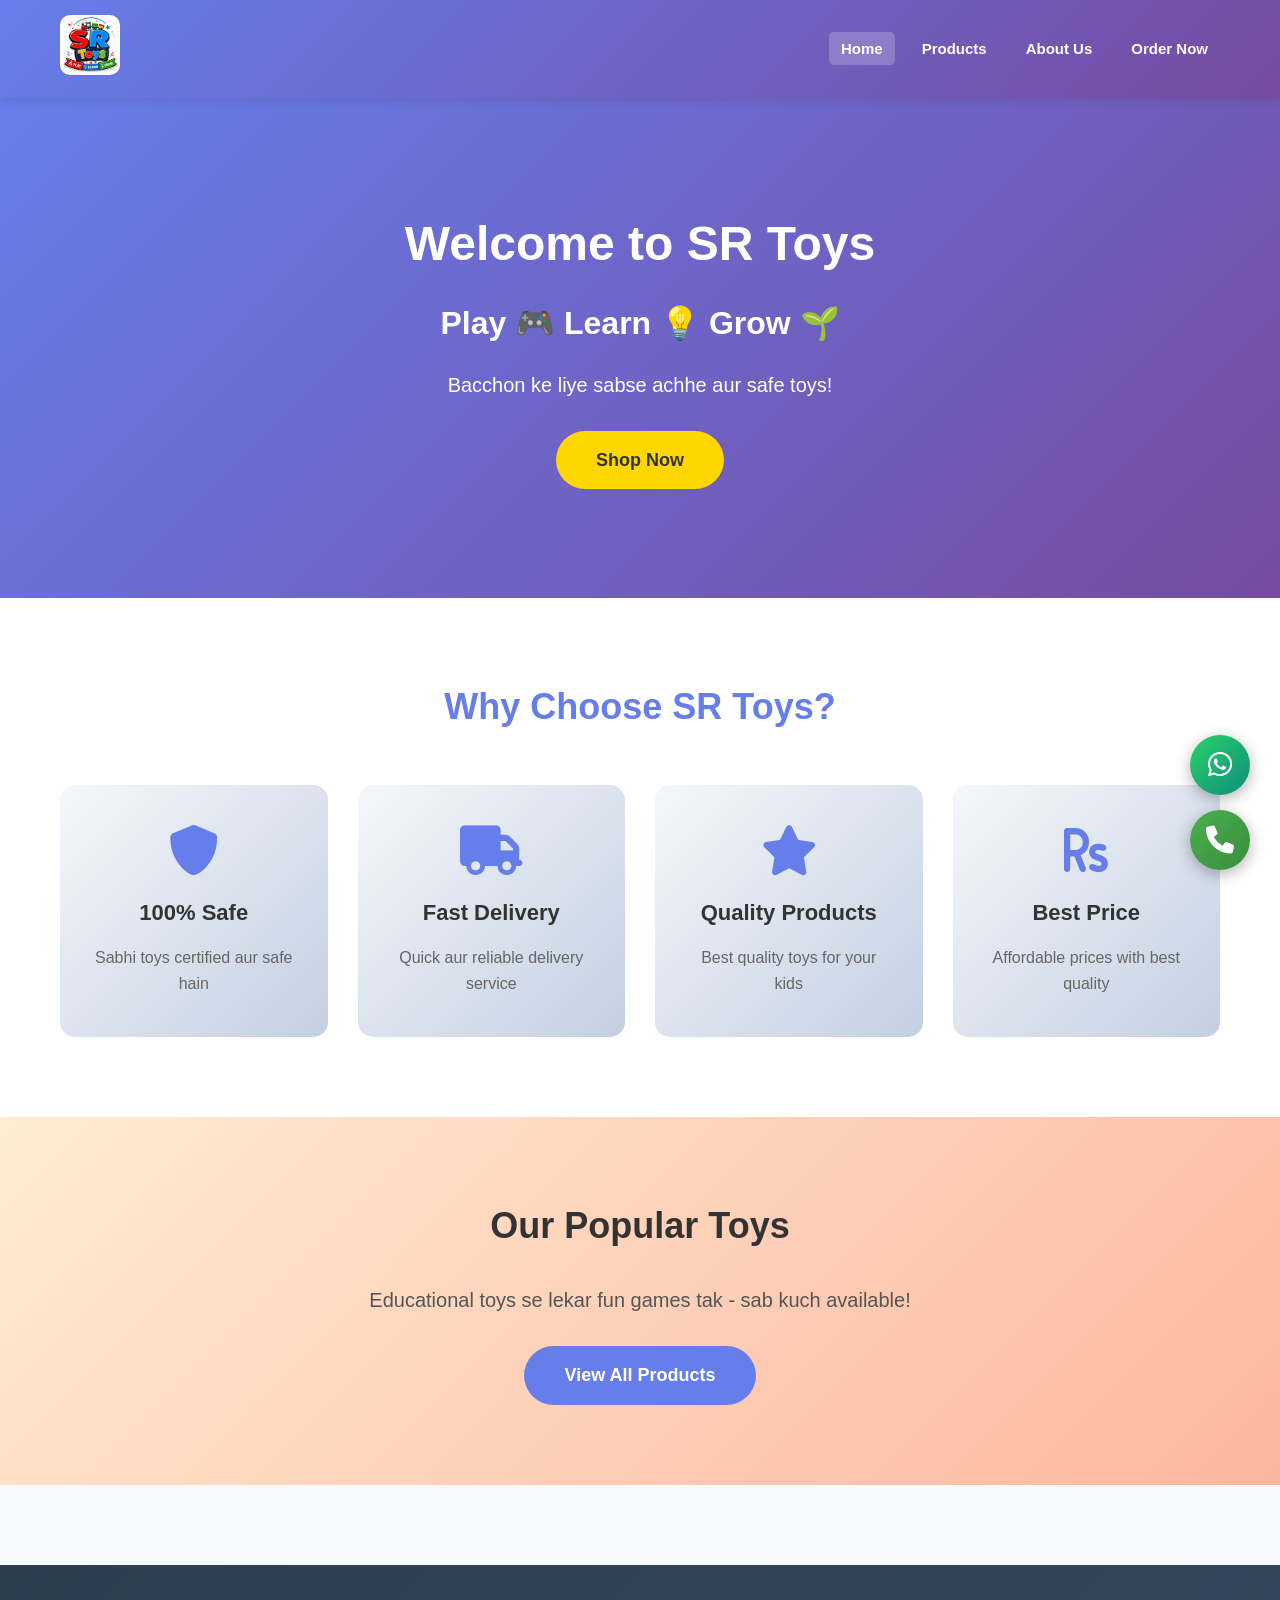
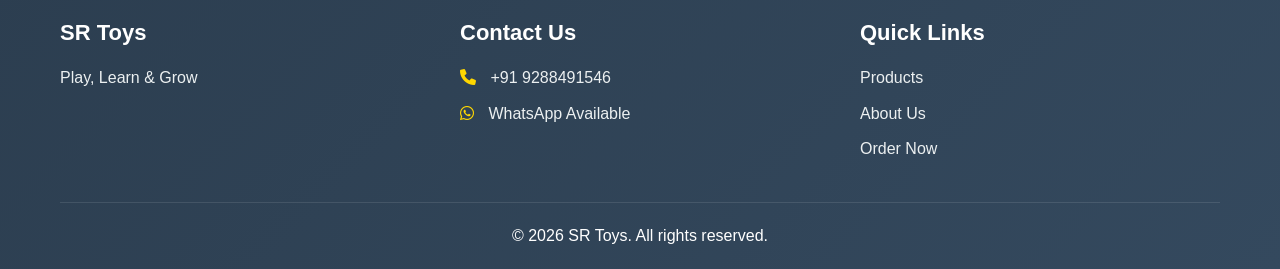
==== index.html @ 12be14d2 "Add files via upload" ====
<!DOCTYPE html>
<html lang="hi">

<head>
    <meta charset="UTF-8">
    <meta name="viewport" content="width=device-width, initial-scale=1.0">
    <title>SR Toys - Play, Learn & Grow</title>
    <link rel="stylesheet" href="styles.css">
    <link rel="stylesheet" href="https://cdnjs.cloudflare.com/ajax/libs/font-awesome/6.0.0/css/all.min.css">
</head>

<body>
    <!-- Header -->
    <header>
        <div class="container">
            <div class="logo">
                <img src="image/ChatGPT Image Jul 24, 2026, 10_37_42 PM.png" alt="SR Toys Logo">
            </div>
            <nav>
                <ul>
                    <li><a href="index.html" class="active">Home</a></li>
                    <li><a href="products.html">Products</a></li>
                    <li><a href="about.html">About Us</a></li>
                    <li><a href="order.html">Order Now</a></li>
                </ul>
            </nav>
        </div>
    </header>

    <!-- Contact Buttons -->
    <div class="floating-contact">
        <a href="https://wa.me/919288491546" class="whatsapp-btn" target="_blank">
            <i class="fab fa-whatsapp"></i>
        </a>
        <a href="tel:+919288491546" class="call-btn">
            <i class="fas fa-phone"></i>
        </a>
    </div>

    <!-- Hero Section -->
    <section class="hero">
        <div class="hero-content">
            <h1>Welcome to SR Toys</h1>
            <h2>Play 🎮 Learn 💡 Grow 🌱</h2>
            <p>Bacchon ke liye sabse achhe aur safe toys!</p>
            <a href="products.html" class="cta-button">Shop Now</a>
        </div>
    </section>

    <!-- Features Section -->
    <section class="features">
        <div class="container">
            <h2>Why Choose SR Toys?</h2>
            <div class="feature-grid">
                <div class="feature-card">
                    <i class="fas fa-shield-alt"></i>
                    <h3>100% Safe</h3>
                    <p>Sabhi toys certified aur safe hain</p>
                </div>
                <div class="feature-card">
                    <i class="fas fa-truck"></i>
                    <h3>Fast Delivery</h3>
                    <p>Quick aur reliable delivery service</p>
                </div>
                <div class="feature-card">
                    <i class="fas fa-star"></i>
                    <h3>Quality Products</h3>
                    <p>Best quality toys for your kids</p>
                </div>
                <div class="feature-card">
                    <i class="fas fa-rupee-sign"></i>
                    <h3>Best Price</h3>
                    <p>Affordable prices with best quality</p>
                </div>
            </div>
        </div>
    </section>

    <!-- Popular Toys Section -->
    <section class="popular-toys">
        <div class="container">
            <h2>Our Popular Toys</h2>
            <div class="toys-preview">
                <p>Educational toys se lekar fun games tak - sab kuch available!</p>
                <a href="products.html" class="btn-secondary">View All Products</a>
            </div>
        </div>
    </section>

    <!-- Footer -->
    <footer>
        <div class="container">
            <div class="footer-content">
                <div class="footer-section">
                    <h3>SR Toys</h3>
                    <p>Play, Learn & Grow</p>
                </div>
                <div class="footer-section">
                    <h3>Contact Us</h3>
                    <p><i class="fas fa-phone"></i> +91 9288491546</p>
                    <p><i class="fab fa-whatsapp"></i> WhatsApp Available</p>
                </div>
                <div class="footer-section">
                    <h3>Quick Links</h3>
                    <ul>
                        <li><a href="products.html">Products</a></li>
                        <li><a href="about.html">About Us</a></li>
                        <li><a href="order.html">Order Now</a></li>
                    </ul>
                </div>
            </div>
            <div class="footer-bottom">
                <p>&copy; 2026 SR Toys. All rights reserved.</p>
            </div>
        </div>
    </footer>
</body>

</html>
---- styles.css ----
/* Reset & Base Styles */
* {
    margin: 0;
    padding: 0;
    box-sizing: border-box;
}

body {
    font-family: 'Segoe UI', Tahoma, Geneva, Verdana, sans-serif;
    line-height: 1.6;
    color: #333;
    background-color: #f8f9fa;
}

.container {
    max-width: 1200px;
    margin: 0 auto;
    padding: 0 20px;
}

/* Header Styles */
header {
    background: linear-gradient(135deg, #667eea 0%, #764ba2 100%);
    padding: 15px 0;
    box-shadow: 0 2px 10px rgba(0, 0, 0, 0.1);
    position: sticky;
    top: 0;
    z-index: 1000;
}

header .container {
    display: flex;
    justify-content: space-between;
    align-items: center;
}

.logo img {
    height: 60px;
    width: auto;
    border-radius: 10px;
    transition: transform 0.3s;
}

.logo img:hover {
    transform: scale(1.05);
}

nav ul {
    display: flex;
    list-style: none;
    gap: 15px;
    flex-wrap: wrap;
}

nav ul li a {
    color: white;
    text-decoration: none;
    font-weight: 600;
    font-size: 15px;
    padding: 8px 12px;
    border-radius: 5px;
    transition: all 0.3s;
    white-space: nowrap;
}

nav ul li a:hover,
nav ul li a.active {
    background-color: rgba(255, 255, 255, 0.2);
    transform: translateY(-2px);
}

/* Floating Contact Buttons */
.floating-contact {
    position: fixed;
    bottom: 30px;
    right: 30px;
    display: flex;
    flex-direction: column;
    gap: 15px;
    z-index: 999;
}

.whatsapp-btn,
.call-btn {
    width: 60px;
    height: 60px;
    border-radius: 50%;
    display: flex;
    align-items: center;
    justify-content: center;
    font-size: 28px;
    color: white;
    text-decoration: none;
    box-shadow: 0 4px 15px rgba(0, 0, 0, 0.3);
    transition: all 0.3s;
}

.whatsapp-btn {
    background: linear-gradient(135deg, #25D366, #128C7E);
}

.call-btn {
    background: linear-gradient(135deg, #4CAF50, #388E3C);
}

.whatsapp-btn:hover,
.call-btn:hover {
    transform: scale(1.1);
    box-shadow: 0 6px 20px rgba(0, 0, 0, 0.4);
}

/* Hero Section */
.hero {
    background: linear-gradient(135deg, #667eea 0%, #764ba2 100%);
    color: white;
    padding: 100px 20px;
    text-align: center;
    min-height: 500px;
    display: flex;
    align-items: center;
    justify-content: center;
}

.hero-content h1 {
    font-size: 48px;
    margin-bottom: 15px;
    animation: fadeInDown 1s;
}

.hero-content h2 {
    font-size: 32px;
    margin-bottom: 20px;
    animation: fadeInUp 1s;
}

.hero-content p {
    font-size: 20px;
    margin-bottom: 30px;
    animation: fadeIn 1.5s;
}

.cta-button {
    display: inline-block;
    padding: 15px 40px;
    background-color: #FFD700;
    color: #333;
    text-decoration: none;
    border-radius: 50px;
    font-weight: bold;
    font-size: 18px;
    transition: all 0.3s;
    animation: pulse 2s infinite;
}

.cta-button:hover {
    background-color: #FFC400;
    transform: translateY(-3px);
    box-shadow: 0 10px 25px rgba(0, 0, 0, 0.3);
}

/* Features Section */
.features {
    padding: 80px 20px;
    background-color: white;
}

.features h2 {
    text-align: center;
    font-size: 36px;
    margin-bottom: 50px;
    color: #667eea;
}

.feature-grid {
    display: grid;
    grid-template-columns: repeat(auto-fit, minmax(250px, 1fr));
    gap: 30px;
}

.feature-card {
    background: linear-gradient(135deg, #f5f7fa 0%, #c3cfe2 100%);
    padding: 40px 30px;
    border-radius: 15px;
    text-align: center;
    transition: all 0.3s;
}

.feature-card:hover {
    transform: translateY(-10px);
    box-shadow: 0 10px 30px rgba(0, 0, 0, 0.2);
}

.feature-card i {
    font-size: 50px;
    color: #667eea;
    margin-bottom: 20px;
}

.feature-card h3 {
    font-size: 22px;
    margin-bottom: 15px;
    color: #333;
}

.feature-card p {
    color: #666;
    font-size: 16px;
}

/* Popular Toys Section */
.popular-toys {
    padding: 80px 20px;
    background: linear-gradient(135deg, #ffecd2 0%, #fcb69f 100%);
    text-align: center;
}

.popular-toys h2 {
    font-size: 36px;
    margin-bottom: 30px;
    color: #333;
}

.toys-preview p {
    font-size: 20px;
    margin-bottom: 30px;
    color: #555;
}

.btn-secondary {
    display: inline-block;
    padding: 15px 40px;
    background-color: #667eea;
    color: white;
    text-decoration: none;
    border-radius: 50px;
    font-weight: bold;
    font-size: 18px;
    transition: all 0.3s;
}

.btn-secondary:hover {
    background-color: #764ba2;
    transform: translateY(-3px);
    box-shadow: 0 10px 25px rgba(0, 0, 0, 0.3);
}

/* Products Page */
.products-section {
    padding: 80px 20px;
    background-color: #f8f9fa;
}

.products-section h1 {
    text-align: center;
    font-size: 42px;
    margin-bottom: 15px;
    color: #667eea;
}

.section-subtitle {
    text-align: center;
    font-size: 18px;
    color: #666;
    margin-bottom: 50px;
}

.products-grid {
    display: grid;
    grid-template-columns: repeat(auto-fill, minmax(280px, 1fr));
    gap: 30px;
}

.product-card {
    background: white;
    border-radius: 15px;
    padding: 30px;
    text-align: center;
    box-shadow: 0 5px 15px rgba(0, 0, 0, 0.1);
    transition: all 0.3s;
}

.product-card:hover {
    transform: translateY(-10px);
    box-shadow: 0 15px 35px rgba(0, 0, 0, 0.2);
}

.product-image {
    width: 120px;
    height: 120px;
    margin: 0 auto 20px;
    background: linear-gradient(135deg, #667eea 0%, #764ba2 100%);
    border-radius: 50%;
    display: flex;
    align-items: center;
    justify-content: center;
}

.product-image i {
    font-size: 60px;
    color: white;
}

.product-card h3 {
    font-size: 22px;
    margin-bottom: 15px;
    color: #333;
}

.product-description {
    color: #666;
    margin-bottom: 15px;
    font-size: 14px;
    min-height: 60px;
}

.price {
    font-size: 28px;
    font-weight: bold;
    color: #667eea;
    margin-bottom: 20px;
}

.buy-btn {
    display: inline-block;
    padding: 12px 30px;
    background: linear-gradient(135deg, #FFD700, #FFC400);
    color: #333;
    text-decoration: none;
    border-radius: 50px;
    font-weight: bold;
    transition: all 0.3s;
}

.buy-btn:hover {
    background: linear-gradient(135deg, #FFC400, #FFB700);
    transform: scale(1.05);
    box-shadow: 0 5px 15px rgba(0, 0, 0, 0.3);
}

/* About Page */
.about-section {
    padding: 80px 20px;
    background-color: #f8f9fa;
}

.about-section h1 {
    text-align: center;
    font-size: 42px;
    margin-bottom: 50px;
    color: #667eea;
}

.about-content {
    max-width: 1000px;
    margin: 0 auto;
}

.about-text h2 {
    font-size: 32px;
    margin-bottom: 20px;
    color: #333;
}

.about-text p {
    font-size: 18px;
    line-height: 1.8;
    color: #555;
    margin-bottom: 20px;
}

.mission-box,
.values-box {
    background: white;
    padding: 30px;
    border-radius: 15px;
    margin: 30px 0;
    box-shadow: 0 5px 15px rgba(0, 0, 0, 0.1);
}

.mission-box h3,
.values-box h3 {
    font-size: 24px;
    margin-bottom: 15px;
    color: #667eea;
}

.mission-box h3 i,
.values-box h3 i {
    margin-right: 10px;
}

.values-box ul {
    list-style: none;
    padding: 0;
}

.values-box ul li {
    padding: 10px 0;
    font-size: 16px;
    color: #555;
}

.values-box ul li i {
    color: #4CAF50;
    margin-right: 10px;
}

.founder-section {
    margin-top: 60px;
}

.founder-section h2 {
    font-size: 32px;
    margin-bottom: 30px;
    color: #333;
    text-align: center;
}

.founder-card {
    background: white;
    border-radius: 15px;
    padding: 40px;
    box-shadow: 0 5px 20px rgba(0, 0, 0, 0.1);
    display: flex;
    gap: 40px;
    align-items: center;
}

.founder-image {
    flex-shrink: 0;
}

.founder-image img {
    width: 250px;
    height: 300px;
    object-fit: cover;
    border-radius: 15px;
    box-shadow: 0 5px 15px rgba(0, 0, 0, 0.2);
}

.founder-info h3 {
    font-size: 24px;
    margin-bottom: 15px;
    color: #667eea;
}

.founder-quote {
    font-size: 18px;
    font-style: italic;
    color: #555;
    line-height: 1.8;
    margin-bottom: 25px;
    padding: 20px;
    background: #f8f9fa;
    border-left: 4px solid #667eea;
    border-radius: 5px;
}

.founder-details p {
    font-size: 16px;
    color: #666;
    margin-bottom: 10px;
}

.founder-details i {
    color: #667eea;
    margin-right: 10px;
}

.why-choose-us {
    margin-top: 60px;
}

.why-choose-us h2 {
    font-size: 32px;
    margin-bottom: 30px;
    color: #333;
    text-align: center;
}

.trust-grid {
    display: grid;
    grid-template-columns: repeat(auto-fit, minmax(250px, 1fr));
    gap: 30px;
}

.trust-card {
    background: white;
    padding: 30px;
    border-radius: 15px;
    text-align: center;
    box-shadow: 0 5px 15px rgba(0, 0, 0, 0.1);
    transition: all 0.3s;
}

.trust-card:hover {
    transform: translateY(-5px);
    box-shadow: 0 10px 25px rgba(0, 0, 0, 0.15);
}

.trust-card i {
    font-size: 50px;
    color: #667eea;
    margin-bottom: 15px;
}

.trust-card h4 {
    font-size: 20px;
    margin-bottom: 10px;
    color: #333;
}

.trust-card p {
    color: #666;
    font-size: 14px;
}

.contact-cta {
    margin-top: 60px;
    text-align: center;
    background: linear-gradient(135deg, #667eea 0%, #764ba2 100%);
    padding: 50px;
    border-radius: 15px;
    color: white;
}

.contact-cta h2 {
    font-size: 32px;
    margin-bottom: 15px;
}

.contact-cta p {
    font-size: 18px;
    margin-bottom: 30px;
}

.cta-buttons {
    display: flex;
    gap: 20px;
    justify-content: center;
    flex-wrap: wrap;
}

.btn-primary {
    display: inline-block;
    padding: 15px 35px;
    background-color: #25D366;
    color: white;
    text-decoration: none;
    border-radius: 50px;
    font-weight: bold;
    font-size: 18px;
    transition: all 0.3s;
}

.btn-primary:hover {
    background-color: #128C7E;
    transform: translateY(-3px);
    box-shadow: 0 10px 25px rgba(0, 0, 0, 0.3);
}

/* Order Page */
.order-section {
    padding: 80px 20px;
    background-color: #f8f9fa;
}

.order-section h1 {
    text-align: center;
    font-size: 42px;
    margin-bottom: 15px;
    color: #667eea;
}

.order-form-container {
    max-width: 700px;
    margin: 0 auto;
}

.order-form {
    background: white;
    padding: 40px;
    border-radius: 15px;
    box-shadow: 0 5px 20px rgba(0, 0, 0, 0.1);
}

.form-group {
    margin-bottom: 25px;
}

.form-group label {
    display: block;
    margin-bottom: 8px;
    font-weight: 600;
    color: #333;
    font-size: 16px;
}

.form-group label i {
    color: #667eea;
    margin-right: 8px;
}

.form-group input,
.form-group textarea,
.form-group select {
    width: 100%;
    padding: 12px 15px;
    border: 2px solid #e0e0e0;
    border-radius: 8px;
    font-size: 16px;
    transition: all 0.3s;
}

.form-group input:focus,
.form-group textarea:focus,
.form-group select:focus {
    outline: none;
    border-color: #667eea;
    box-shadow: 0 0 0 3px rgba(102, 126, 234, 0.1);
}

.form-row {
    display: grid;
    grid-template-columns: 1fr 1fr;
    gap: 20px;
}

.submit-btn {
    width: 100%;
    padding: 15px;
    background: linear-gradient(135deg, #667eea 0%, #764ba2 100%);
    color: white;
    border: none;
    border-radius: 50px;
    font-size: 18px;
    font-weight: bold;
    cursor: pointer;
    transition: all 0.3s;
}

.submit-btn:hover {
    transform: translateY(-3px);
    box-shadow: 0 10px 25px rgba(0, 0, 0, 0.3);
}

.submit-btn i {
    margin-right: 10px;
}

.success-message {
    background: white;
    padding: 60px 40px;
    border-radius: 15px;
    text-align: center;
    box-shadow: 0 5px 20px rgba(0, 0, 0, 0.1);
}

.success-message i {
    font-size: 80px;
    color: #4CAF50;
    margin-bottom: 20px;
}

.success-message h3 {
    font-size: 28px;
    color: #333;
    margin-bottom: 15px;
}

.success-message p {
    font-size: 18px;
    color: #666;
}

/* Footer */
footer {
    background: linear-gradient(135deg, #2c3e50 0%, #34495e 100%);
    color: white;
    padding: 50px 20px 20px;
    margin-top: 80px;
}

.footer-content {
    display: grid;
    grid-template-columns: repeat(auto-fit, minmax(250px, 1fr));
    gap: 40px;
    margin-bottom: 30px;
}

.footer-section h3 {
    font-size: 22px;
    margin-bottom: 15px;
}

.footer-section p,
.footer-section ul li {
    margin-bottom: 10px;
    color: #ecf0f1;
}

.footer-section ul {
    list-style: none;
}

.footer-section ul li a {
    color: #ecf0f1;
    text-decoration: none;
    transition: all 0.3s;
}

.footer-section ul li a:hover {
    color: #FFD700;
    padding-left: 5px;
}

.footer-section i {
    margin-right: 10px;
    color: #FFD700;
}

.footer-bottom {
    text-align: center;
    padding-top: 20px;
    border-top: 1px solid rgba(255, 255, 255, 0.1);
}

/* Animations */
@keyframes fadeInDown {
    from {
        opacity: 0;
        transform: translateY(-30px);
    }

    to {
        opacity: 1;
        transform: translateY(0);
    }
}

@keyframes fadeInUp {
    from {
        opacity: 0;
        transform: translateY(30px);
    }

    to {
        opacity: 1;
        transform: translateY(0);
    }
}

@keyframes fadeIn {
    from {
        opacity: 0;
    }

    to {
        opacity: 1;
    }
}

@keyframes pulse {

    0%,
    100% {
        transform: scale(1);
    }

    50% {
        transform: scale(1.05);
    }
}

/* Responsive Design */
@media (max-width: 768px) {
    header .container {
        flex-direction: column;
        gap: 15px;
    }

    nav ul {
        justify-content: center;
        gap: 10px;
    }

    nav ul li a {
        font-size: 13px;
        padding: 6px 10px;
    }

    .hero-content h1 {
        font-size: 32px;
    }

    .hero-content h2 {
        font-size: 24px;
    }

    .feature-grid,
    .products-grid,
    .trust-grid {
        grid-template-columns: 1fr;
    }

    .founder-card {
        flex-direction: column;
        text-align: center;
    }

    .founder-image img {
        width: 200px;
        height: 250px;
    }

    .form-row {
        grid-template-columns: 1fr;
    }

    .floating-contact {
        bottom: 20px;
        right: 20px;
    }

    .whatsapp-btn,
    .call-btn {
        width: 50px;
        height: 50px;
        font-size: 24px;
    }

    .order-form {
        padding: 25px;
    }

    .cta-buttons {
        flex-direction: column;
    }
}

@media (max-width: 480px) {
    .logo img {
        height: 45px;
    }

    .hero {
        padding: 60px 20px;
    }

    .hero-content h1 {
        font-size: 28px;
    }

    .hero-content h2 {
        font-size: 20px;
    }

    .about-section h1,
    .products-section h1,
    .order-section h1 {
        font-size: 32px;
    }
}


/* ==================== ADMIN PANEL STYLES ==================== */

/* Admin Login */
.admin-login {
    min-height: 100vh;
    display: flex;
    align-items: center;
    justify-content: center;
    background: linear-gradient(135deg, #667eea 0%, #764ba2 100%);
    padding: 20px;
}

.login-container {
    background: white;
    padding: 50px 40px;
    border-radius: 20px;
    box-shadow: 0 20px 60px rgba(0, 0, 0, 0.3);
    max-width: 400px;
    width: 100%;
}

.login-logo {
    text-align: center;
    margin-bottom: 30px;
}

.login-logo img {
    width: 100px;
    height: auto;
    margin-bottom: 20px;
}

.login-logo h2 {
    color: #333;
    font-size: 28px;
}

.login-form .form-group {
    margin-bottom: 20px;
}

.login-btn {
    width: 100%;
    padding: 15px;
    background: linear-gradient(135deg, #667eea 0%, #764ba2 100%);
    color: white;
    border: none;
    border-radius: 10px;
    font-size: 18px;
    font-weight: bold;
    cursor: pointer;
    transition: all 0.3s;
}

.login-btn:hover {
    transform: translateY(-2px);
    box-shadow: 0 5px 15px rgba(0, 0, 0, 0.3);
}

.login-hint {
    text-align: center;
    margin-top: 15px;
    color: #666;
    font-size: 14px;
}

/* Admin Header */
.admin-header {
    background: linear-gradient(135deg, #2c3e50 0%, #34495e 100%);
    padding: 15px 0;
    box-shadow: 0 2px 10px rgba(0, 0, 0, 0.2);
    position: sticky;
    top: 0;
    z-index: 1000;
}

.admin-header .container {
    display: flex;
    justify-content: space-between;
    align-items: center;
}

.admin-header .logo {
    display: flex;
    align-items: center;
    gap: 15px;
}

.admin-header .logo img {
    height: 50px;
}

.admin-header .logo span {
    color: white;
    font-size: 22px;
    font-weight: bold;
}

.logout-btn {
    padding: 10px 25px;
    background: #e74c3c;
    color: white;
    border: none;
    border-radius: 8px;
    font-weight: bold;
    cursor: pointer;
    transition: all 0.3s;
}

.logout-btn:hover {
    background: #c0392b;
    transform: translateY(-2px);
}

/* Admin Navigation */
.admin-nav {
    background: white;
    padding: 10px;
    box-shadow: 0 2px 5px rgba(0, 0, 0, 0.1);
    display: flex;
    gap: 10px;
    overflow-x: auto;
    position: sticky;
    top: 80px;
    z-index: 999;
}

.tab-btn {
    padding: 12px 25px;
    background: #f8f9fa;
    border: none;
    border-radius: 8px;
    font-weight: 600;
    cursor: pointer;
    transition: all 0.3s;
    white-space: nowrap;
    color: #333;
}

.tab-btn:hover {
    background: #e9ecef;
}

.tab-btn.active {
    background: linear-gradient(135deg, #667eea 0%, #764ba2 100%);
    color: white;
}

.tab-btn i {
    margin-right: 8px;
}

/* Admin Content */
.admin-content {
    display: none;
    padding: 40px 20px;
    min-height: calc(100vh - 200px);
}

.admin-content.active {
    display: block;
}

.admin-content h1 {
    font-size: 32px;
    color: #333;
    margin-bottom: 30px;
}

/* Dashboard Stats */
.stats-grid {
    display: grid;
    grid-template-columns: repeat(auto-fit, minmax(250px, 1fr));
    gap: 25px;
    margin-bottom: 40px;
}

.stat-card {
    background: white;
    padding: 30px;
    border-radius: 15px;
    box-shadow: 0 5px 15px rgba(0, 0, 0, 0.1);
    display: flex;
    align-items: center;
    gap: 20px;
    transition: all 0.3s;
}

.stat-card:hover {
    transform: translateY(-5px);
    box-shadow: 0 10px 25px rgba(0, 0, 0, 0.15);
}

.stat-card i {
    font-size: 50px;
    color: #667eea;
}

.stat-info h3 {
    font-size: 36px;
    color: #333;
    margin-bottom: 5px;
}

.stat-info p {
    color: #666;
    font-size: 16px;
}

/* Section Header */
.section-header {
    display: flex;
    justify-content: space-between;
    align-items: center;
    margin-bottom: 30px;
    flex-wrap: wrap;
    gap: 15px;
}

/* Filter Buttons */
.filter-buttons {
    display: flex;
    gap: 10px;
    margin-bottom: 25px;
    flex-wrap: wrap;
}

.filter-btn {
    padding: 10px 20px;
    background: white;
    border: 2px solid #e0e0e0;
    border-radius: 8px;
    cursor: pointer;
    transition: all 0.3s;
    font-weight: 600;
}

.filter-btn:hover {
    border-color: #667eea;
    color: #667eea;
}

.filter-btn.active {
    background: #667eea;
    color: white;
    border-color: #667eea;
}

/* Data Table */
.products-table-container,
.orders-table-container {
    background: white;
    border-radius: 15px;
    box-shadow: 0 5px 15px rgba(0, 0, 0, 0.1);
    overflow: auto;
}

.data-table {
    width: 100%;
    border-collapse: collapse;
    min-width: 800px;
}

.data-table thead {
    background: linear-gradient(135deg, #667eea 0%, #764ba2 100%);
    color: white;
}

.data-table th,
.data-table td {
    padding: 15px;
    text-align: left;
    border-bottom: 1px solid #e0e0e0;
}

.data-table th {
    font-weight: 600;
    font-size: 14px;
    text-transform: uppercase;
}

.data-table td {
    font-size: 14px;
    color: #333;
}

.data-table tbody tr:hover {
    background: #f8f9fa;
}

.data-table td i {
    margin-right: 8px;
    color: #667eea;
}

/* Status Badges */
.status-badge {
    padding: 5px 15px;
    border-radius: 20px;
    font-size: 12px;
    font-weight: bold;
    text-transform: uppercase;
}

.in-stock {
    background: #d4edda;
    color: #155724;
}

.out-of-stock {
    background: #f8d7da;
    color: #721c24;
}

/* Status Select */
.status-select {
    padding: 6px 12px;
    border: 2px solid #e0e0e0;
    border-radius: 6px;
    font-size: 14px;
    cursor: pointer;
}

/* Button Styles */
.btn-icon {
    padding: 8px 12px;
    background: #667eea;
    color: white;
    border: none;
    border-radius: 6px;
    cursor: pointer;
    margin-right: 5px;
    transition: all 0.3s;
}

.btn-icon:hover {
    background: #764ba2;
    transform: translateY(-2px);
}

.btn-danger {
    background: #e74c3c;
}

.btn-danger:hover {
    background: #c0392b;
}

/* Modal */
.modal {
    display: none;
    position: fixed;
    z-index: 2000;
    left: 0;
    top: 0;
    width: 100%;
    height: 100%;
    background: rgba(0, 0, 0, 0.6);
    overflow: auto;
}

.modal-content {
    background: white;
    margin: 50px auto;
    padding: 40px;
    border-radius: 15px;
    max-width: 600px;
    width: 90%;
    box-shadow: 0 20px 60px rgba(0, 0, 0, 0.3);
    position: relative;
}

.close {
    position: absolute;
    right: 20px;
    top: 20px;
    font-size: 30px;
    font-weight: bold;
    color: #999;
    cursor: pointer;
    transition: all 0.3s;
}

.close:hover {
    color: #333;
}

.modal-content h2 {
    margin-bottom: 25px;
    color: #333;
}

.form-buttons {
    display: flex;
    gap: 15px;
    margin-top: 25px;
}

.form-buttons button {
    flex: 1;
}

/* Settings */
.settings-container {
    display: grid;
    grid-template-columns: repeat(auto-fit, minmax(300px, 1fr));
    gap: 30px;
}

.settings-card {
    background: white;
    padding: 30px;
    border-radius: 15px;
    box-shadow: 0 5px 15px rgba(0, 0, 0, 0.1);
}

.settings-card h3 {
    font-size: 20px;
    margin-bottom: 20px;
    color: #333;
}

.settings-card h3 i {
    color: #667eea;
    margin-right: 10px;
}

.settings-card button {
    width: 100%;
    margin-bottom: 10px;
}

/* Order Details Grid */
.order-detail-grid {
    display: grid;
    grid-template-columns: repeat(auto-fit, minmax(200px, 1fr));
    gap: 15px;
}

.order-detail-grid div {
    padding: 15px;
    background: #f8f9fa;
    border-radius: 8px;
}

.order-detail-grid strong {
    display: block;
    color: #667eea;
    margin-bottom: 5px;
    font-size: 14px;
}

/* Responsive Admin */
@media (max-width: 768px) {
    .admin-header .logo span {
        display: none;
    }

    .admin-nav {
        top: 70px;
    }

    .tab-btn {
        padding: 10px 15px;
        font-size: 14px;
    }

    .section-header {
        flex-direction: column;
        align-items: flex-start;
    }

    .data-table {
        font-size: 12px;
    }

    .data-table th,
    .data-table td {
        padding: 10px 8px;
    }

    .stats-grid {
        grid-template-columns: 1fr;
    }

    .modal-content {
        padding: 25px;
        margin: 20px auto;
    }

    .form-buttons {
        flex-direction: column;
    }
}

/* Custom Product Group */
#customProductGroup {
    animation: fadeIn 0.3s;
}

#customProductGroup textarea {
    border: 2px dashed #667eea;
}


/* Out of Stock Product Styles */
.product-card.out-of-stock {
    opacity: 0.7;
    position: relative;
}

.product-card.out-of-stock .product-image {
    background: linear-gradient(135deg, #95a5a6 0%, #7f8c8d 100%);
}

.stock-badge {
    position: absolute;
    top: 15px;
    right: 15px;
    background: #e74c3c;
    color: white;
    padding: 8px 15px;
    border-radius: 20px;
    font-weight: bold;
    font-size: 12px;
    text-transform: uppercase;
    box-shadow: 0 3px 10px rgba(231, 76, 60, 0.3);
}

.buy-btn.disabled {
    background: #95a5a6;
    cursor: not-allowed;
    pointer-events: none;
}

.buy-btn.disabled:hover {
    transform: none;
    box-shadow: none;
}

/* Loading Message */
.loading-message {
    text-align: center;
    padding: 60px 20px;
    grid-column: 1 / -1;
    animation: fadeIn 0.3s;
}

.loading-message i {
    font-size: 48px;
    color: #667eea;
    margin-bottom: 15px;
    animation: spin 1s linear infinite;
}

.loading-message p {
    font-size: 18px;
    color: #666;
}

@keyframes spin {
    0% {
        transform: rotate(0deg);
    }

    100% {
        transform: rotate(360deg);
    }
}

/* No Products Message */
.no-products {
    text-align: center;
    padding: 60px 20px;
    grid-column: 1 / -1;
}

.no-products p {
    font-size: 18px;
    color: #666;
}


/* Product Image Container */
.product-image-container {
    width: 100%;
    height: 200px;
    margin-bottom: 20px;
    border-radius: 15px;
    overflow: hidden;
    box-shadow: 0 5px 15px rgba(0, 0, 0, 0.1);
    background: #f8f9fa;
}

.product-img {
    width: 100%;
    height: 100%;
    object-fit: cover;
    transition: transform 0.3s;
    will-change: transform;
}

.product-card {
    animation: fadeInUp 0.3s ease-out;
}

@keyframes fadeInUp {
    from {
        opacity: 0;
        transform: translateY(20px);
    }

    to {
        opacity: 1;
        transform: translateY(0);
    }
}

.product-card:hover .product-img {
    transform: scale(1.05);
}

/* Admin Image Upload Styles */
#productImage {
    padding: 10px;
    border: 2px dashed #667eea;
    border-radius: 8px;
    cursor: pointer;
}

#productImage:hover {
    background: #f8f9fa;
}
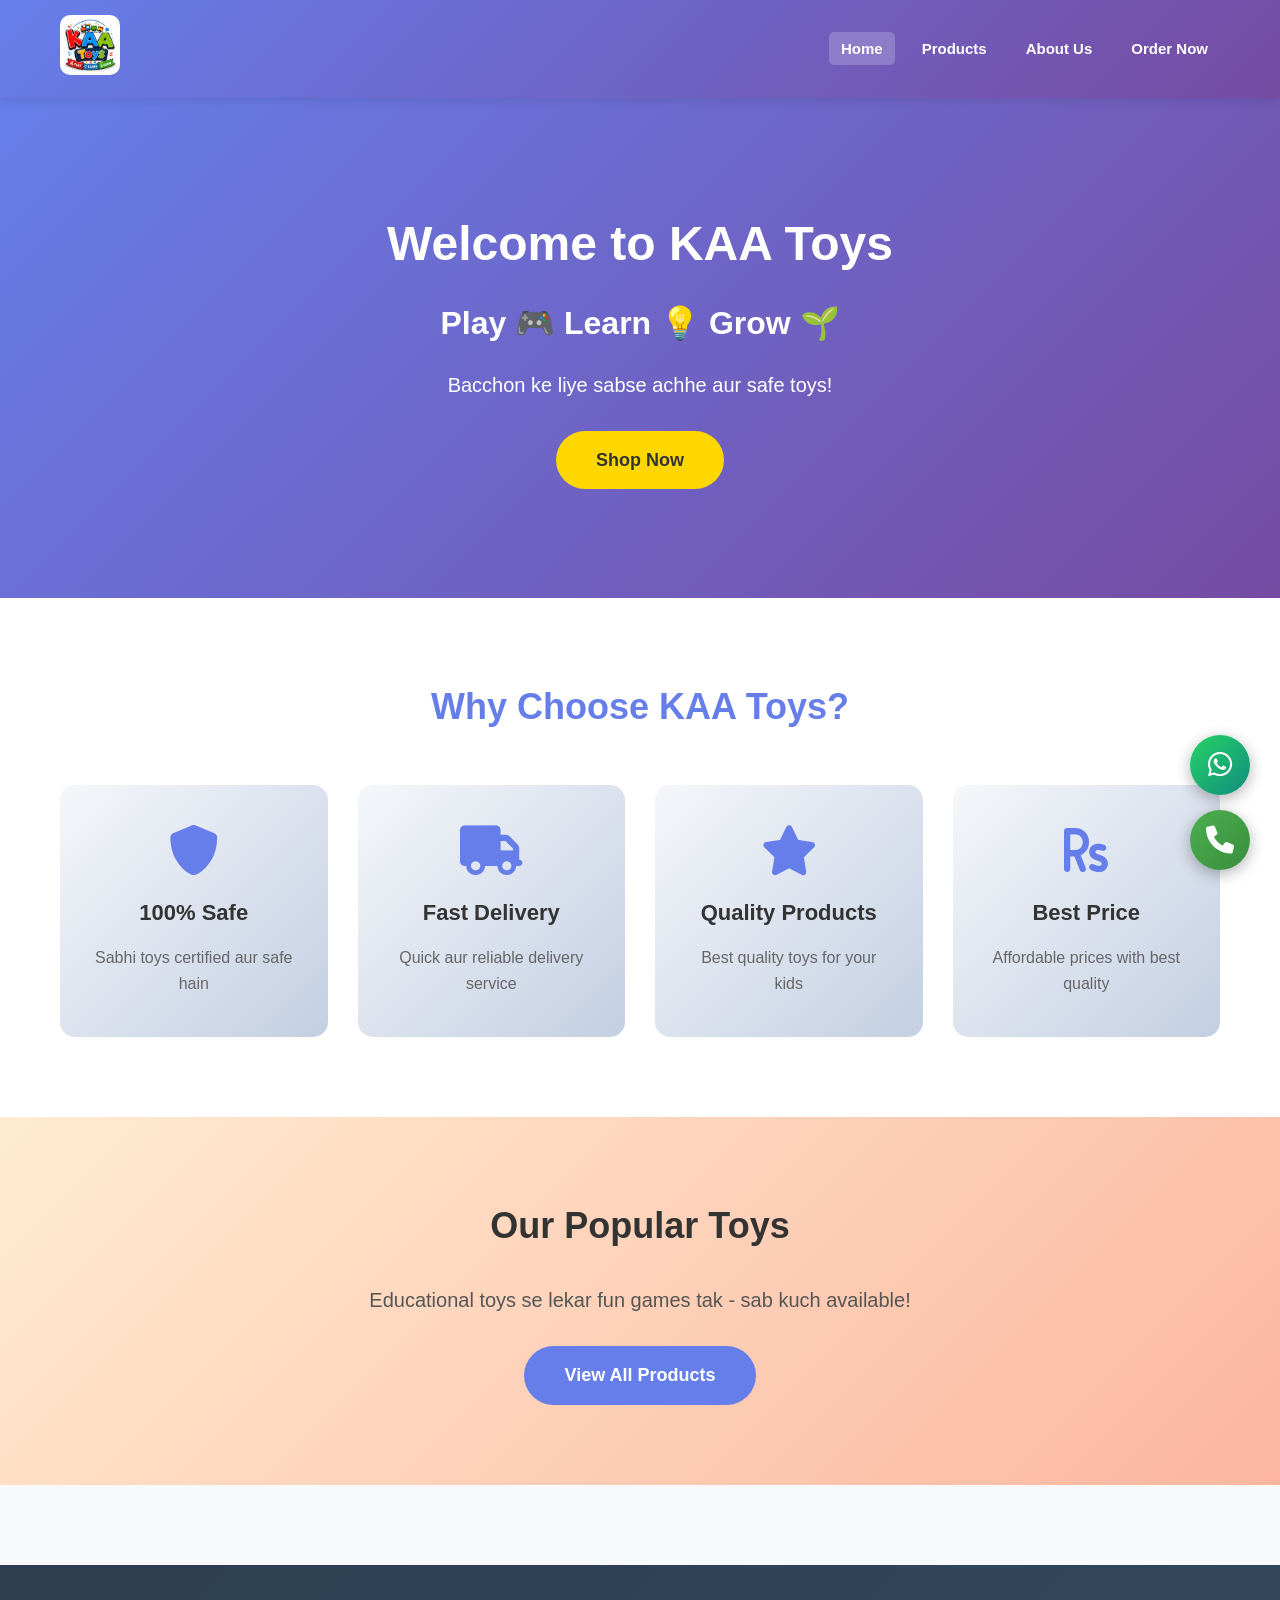
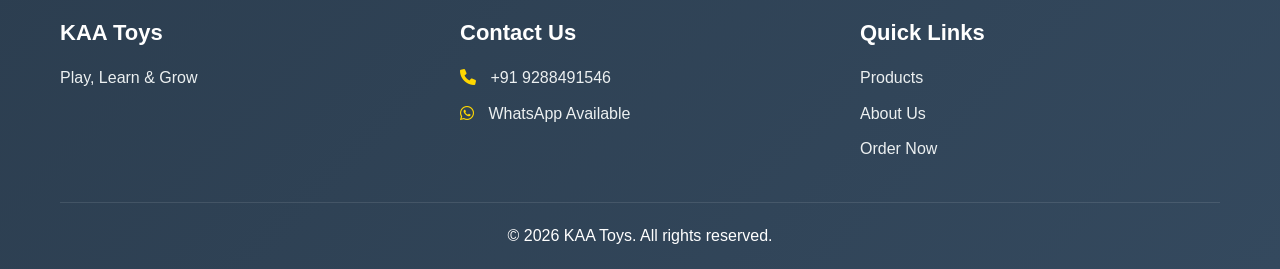
==== commit d129810b: "Add files via upload" ====
--- a/index.html
+++ b/index.html
@@ -4,7 +4,7 @@
 <head>
     <meta charset="UTF-8">
     <meta name="viewport" content="width=device-width, initial-scale=1.0">
-    <title>SR Toys - Play, Learn & Grow</title>
+    <title>KAA Toys - Play, Learn & Grow</title>
     <link rel="stylesheet" href="styles.css">
     <link rel="stylesheet" href="https://cdnjs.cloudflare.com/ajax/libs/font-awesome/6.0.0/css/all.min.css">
 </head>
@@ -14,7 +14,7 @@
     <header>
         <div class="container">
             <div class="logo">
-                <img src="image/ChatGPT Image Jul 24, 2026, 10_37_42 PM.png" alt="SR Toys Logo">
+                <img src="image/file_0000000039387208a44780fb88d694e3.png" alt="KAA Toys Logo">
             </div>
             <nav>
                 <ul>
@@ -40,7 +40,7 @@
     <!-- Hero Section -->
     <section class="hero">
         <div class="hero-content">
-            <h1>Welcome to SR Toys</h1>
+            <h1>Welcome to KAA Toys</h1>
             <h2>Play 🎮 Learn 💡 Grow 🌱</h2>
             <p>Bacchon ke liye sabse achhe aur safe toys!</p>
             <a href="products.html" class="cta-button">Shop Now</a>
@@ -50,7 +50,7 @@
     <!-- Features Section -->
     <section class="features">
         <div class="container">
-            <h2>Why Choose SR Toys?</h2>
+            <h2>Why Choose KAA Toys?</h2>
             <div class="feature-grid">
                 <div class="feature-card">
                     <i class="fas fa-shield-alt"></i>
@@ -92,7 +92,7 @@
         <div class="container">
             <div class="footer-content">
                 <div class="footer-section">
-                    <h3>SR Toys</h3>
+                    <h3>KAA Toys</h3>
                     <p>Play, Learn & Grow</p>
                 </div>
                 <div class="footer-section">
@@ -110,7 +110,7 @@
                 </div>
             </div>
             <div class="footer-bottom">
-                <p>&copy; 2026 SR Toys. All rights reserved.</p>
+                <p>&copy; 2026 KAA Toys. All rights reserved.</p>
             </div>
         </div>
     </footer>
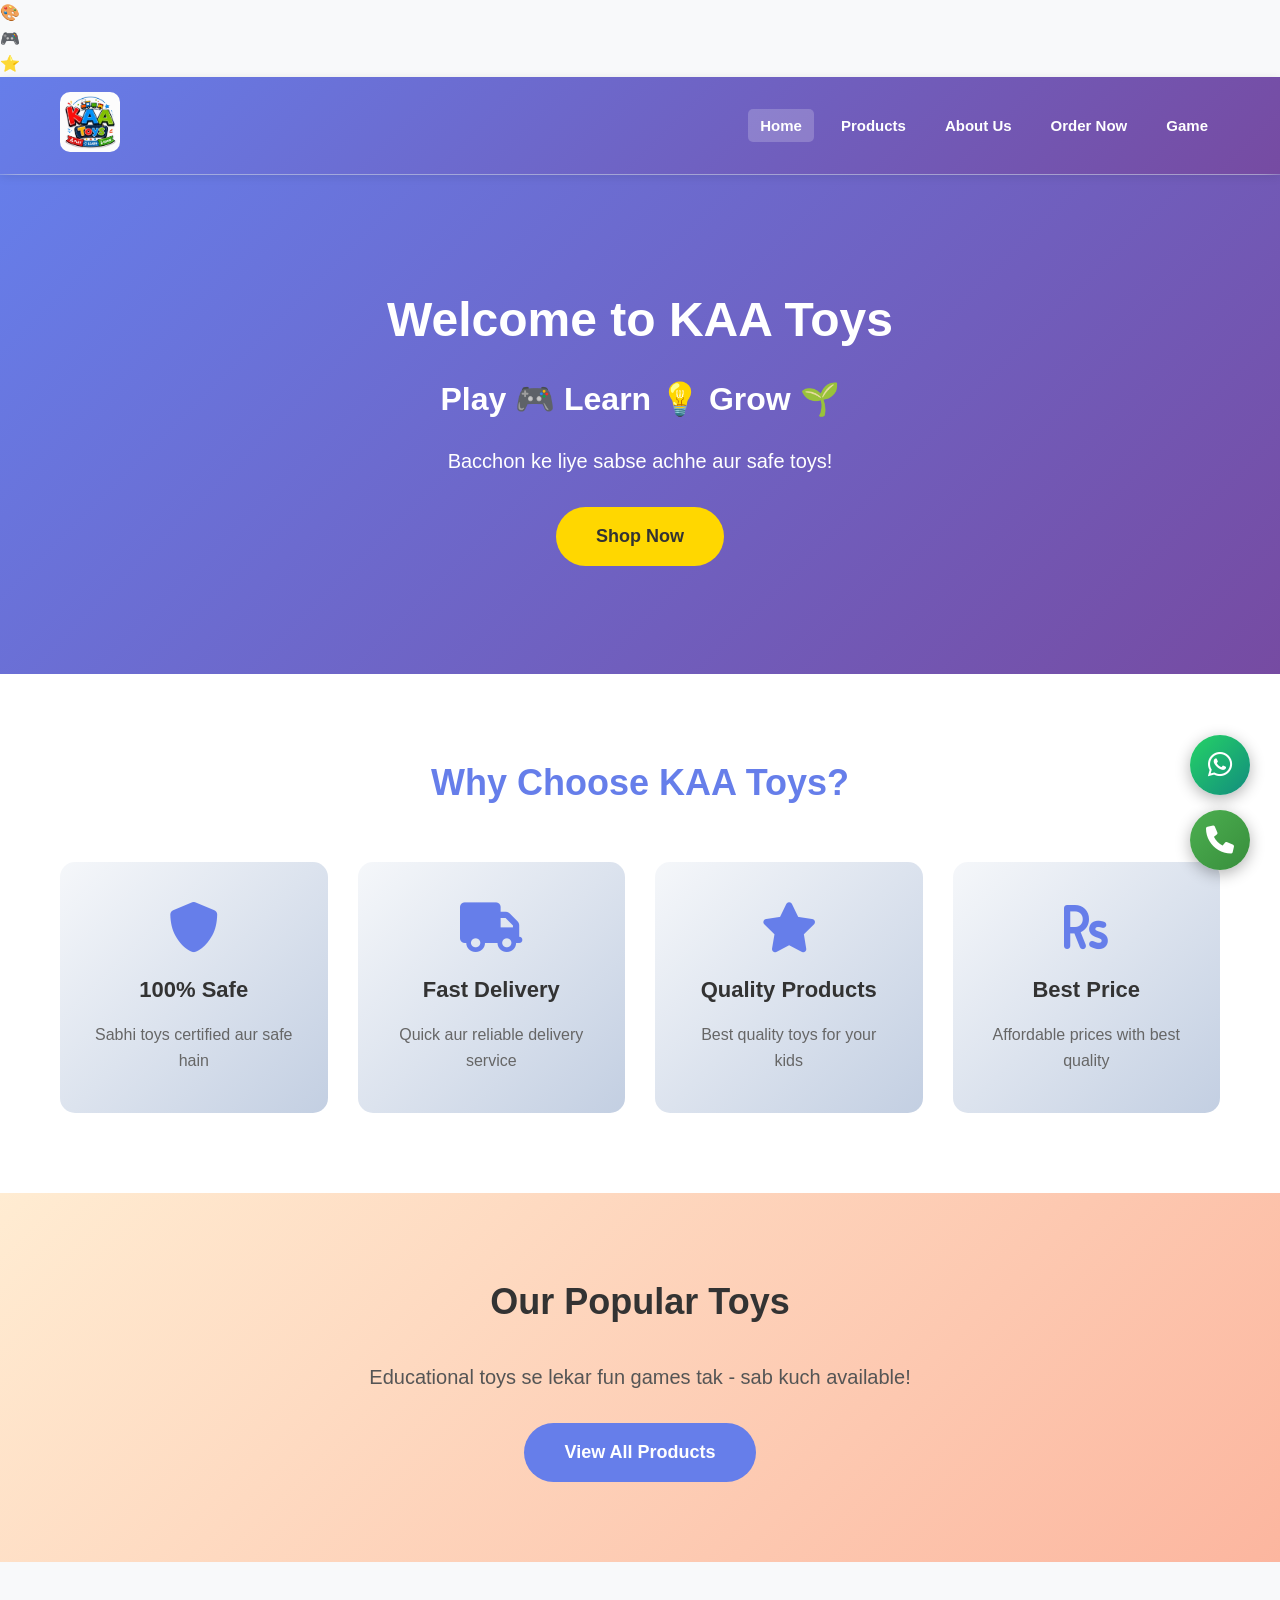
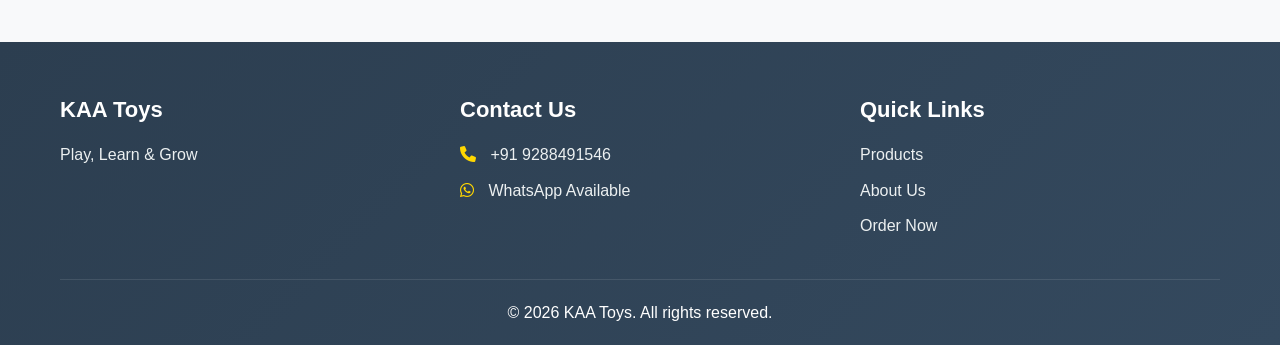
==== commit 919e2501: "Update index.html" ====
--- a/index.html
+++ b/index.html
@@ -5,11 +5,57 @@
     <meta charset="UTF-8">
     <meta name="viewport" content="width=device-width, initial-scale=1.0">
     <title>KAA Toys - Play, Learn & Grow</title>
-    <link rel="stylesheet" href="styles.css">
-    <link rel="stylesheet" href="https://cdnjs.cloudflare.com/ajax/libs/font-awesome/6.0.0/css/all.min.css">
+
+    <!-- Performance: Resource Hints -->
+    <link rel="preconnect" href="https://fonts.googleapis.com">
+    <link rel="preconnect" href="https://cdnjs.cloudflare.com">
+    <link rel="dns-prefetch" href="https://www.gstatic.com">
+    <link rel="dns-prefetch" href="https://sr-toys-53640-default-rtdb.firebaseio.com">
+
+    <!-- Performance: Critical CSS Inline -->
+    <style>
+        body {
+            margin: 0;
+            padding: 0;
+            font-family: 'Fredoka', sans-serif;
+            background: #FFF5E6;
+            overflow-x: hidden
+        }
+
+        header {
+            background: rgba(255, 255, 255, 0.95);
+            backdrop-filter: blur(10px);
+            box-shadow: 0 4px 20px rgba(0, 0, 0, 0.1);
+            position: sticky;
+            top: 0;
+            z-index: 1000
+        }
+
+        .container {
+            max-width: 1200px;
+            margin: 0 auto;
+            padding: 0 20px
+        }
+    </style>
+
+    <!-- Performance: Async CSS Loading -->
+    <link rel="preload" href="styles.css" as="style" onload="this.onload=null;this.rel='stylesheet'">
+    <noscript>
+        <link rel="stylesheet" href="styles.css"></noscript>
+
+    <link rel="preload" href="https://cdnjs.cloudflare.com/ajax/libs/font-awesome/6.0.0/css/all.min.css" as="style" onload="this.onload=null;this.rel='stylesheet'">
+    <noscript>
+        <link rel="stylesheet" href="https://cdnjs.cloudflare.com/ajax/libs/font-awesome/6.0.0/css/all.min.css"></noscript>
 </head>
 
 <body>
+    <!-- Floating Background Shapes -->
+    <div class="floating-shapes">
+        <div class="shape">🎨</div>
+        <div class="shape">🎮</div>
+        <div class="shape">⭐</div>
+    </div>
+
     <!-- Header -->
     <header>
         <div class="container">
@@ -22,6 +68,7 @@
                     <li><a href="products.html">Products</a></li>
                     <li><a href="about.html">About Us</a></li>
                     <li><a href="order.html">Order Now</a></li>
+                    <li><a href="game.html">Game</a></li>
                 </ul>
             </nav>
         </div>
@@ -114,6 +161,9 @@
             </div>
         </div>
     </footer>
+
+    <!-- Performance Optimization Script -->
+    <script src="performance.js" defer></script>
 </body>
 
-</html>+</html>
